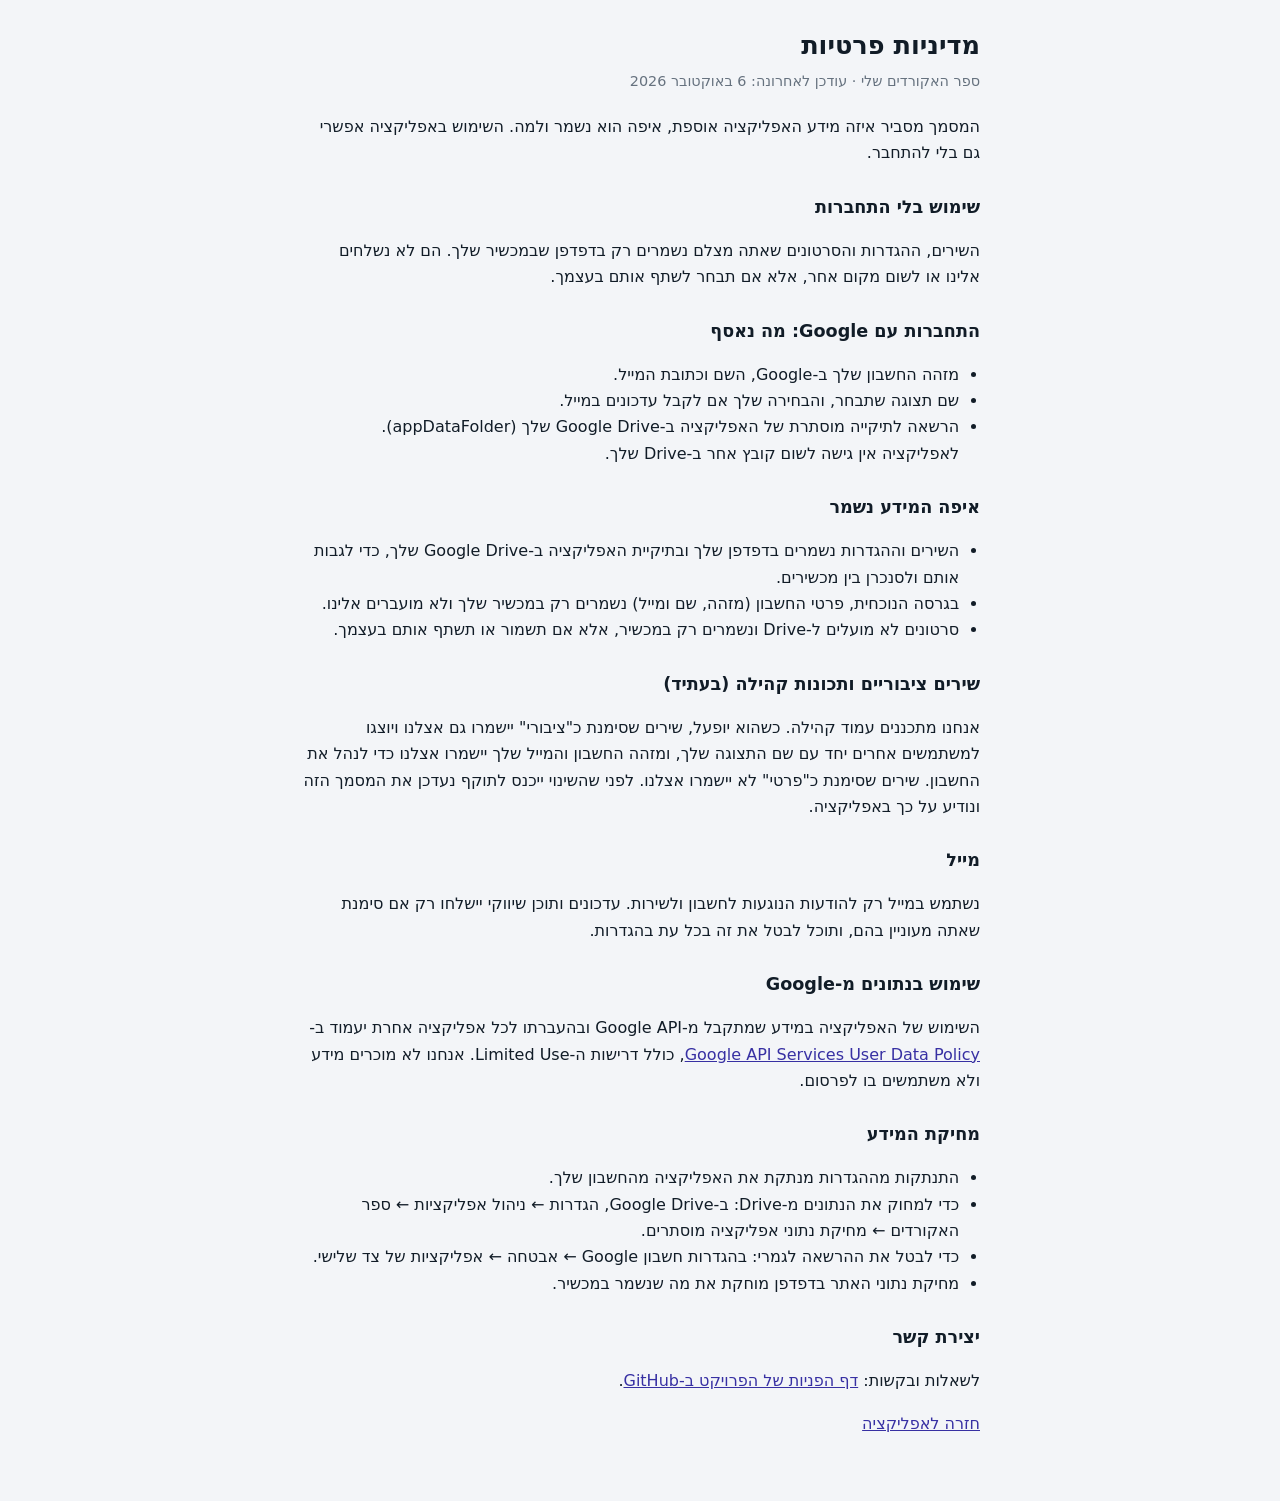
==== privacy.html @ e782b863 "Google sign-in with Drive sync, welcome screen, account settings, terms and privacy pages Co-Authore" ====
<!doctype html>
<html lang="he" dir="rtl"><head><meta charset="utf-8"><meta name="viewport" content="width=device-width,initial-scale=1">
<title>מדיניות פרטיות - ספר האקורדים שלי</title><link rel="stylesheet" href="legal.css"></head>
<body><main>
<h1>מדיניות פרטיות</h1>
<p class="d">ספר האקורדים שלי · עודכן לאחרונה: 6 באוקטובר 2026</p>
<p>המסמך מסביר איזה מידע האפליקציה אוספת, איפה הוא נשמר ולמה. השימוש באפליקציה אפשרי גם בלי להתחבר.</p>

<h2>שימוש בלי התחברות</h2>
<p>השירים, ההגדרות והסרטונים שאתה מצלם נשמרים רק בדפדפן שבמכשיר שלך. הם לא נשלחים אלינו או לשום מקום אחר, אלא אם תבחר לשתף אותם בעצמך.</p>

<h2>התחברות עם Google: מה נאסף</h2>
<ul>
<li>מזהה החשבון שלך ב-Google, השם וכתובת המייל.</li>
<li>שם תצוגה שתבחר, והבחירה שלך אם לקבל עדכונים במייל.</li>
<li>הרשאה לתיקייה מוסתרת של האפליקציה ב-Google Drive שלך (appDataFolder). לאפליקציה אין גישה לשום קובץ אחר ב-Drive שלך.</li>
</ul>

<h2>איפה המידע נשמר</h2>
<ul>
<li>השירים וההגדרות נשמרים בדפדפן שלך ובתיקיית האפליקציה ב-Google Drive שלך, כדי לגבות אותם ולסנכרן בין מכשירים.</li>
<li>בגרסה הנוכחית, פרטי החשבון (מזהה, שם ומייל) נשמרים רק במכשיר שלך ולא מועברים אלינו.</li>
<li>סרטונים לא מועלים ל-Drive ונשמרים רק במכשיר, אלא אם תשמור או תשתף אותם בעצמך.</li>
</ul>

<h2>שירים ציבוריים ותכונות קהילה (בעתיד)</h2>
<p>אנחנו מתכננים עמוד קהילה. כשהוא יופעל, שירים שסימנת כ"ציבורי" יישמרו גם אצלנו ויוצגו למשתמשים אחרים יחד עם שם התצוגה שלך, ומזהה החשבון והמייל שלך יישמרו אצלנו כדי לנהל את החשבון. שירים שסימנת כ"פרטי" לא יישמרו אצלנו. לפני שהשינוי ייכנס לתוקף נעדכן את המסמך הזה ונודיע על כך באפליקציה.</p>

<h2>מייל</h2>
<p>נשתמש במייל רק להודעות הנוגעות לחשבון ולשירות. עדכונים ותוכן שיווקי יישלחו רק אם סימנת שאתה מעוניין בהם, ותוכל לבטל את זה בכל עת בהגדרות.</p>

<h2>שימוש בנתונים מ-Google</h2>
<p>השימוש של האפליקציה במידע שמתקבל מ-Google API ובהעברתו לכל אפליקציה אחרת יעמוד ב-<a href="https://developers.google.com/terms/api-services-user-data-policy" target="_blank" rel="noopener">Google API Services User Data Policy</a>, כולל דרישות ה-Limited Use. אנחנו לא מוכרים מידע ולא משתמשים בו לפרסום.</p>

<h2>מחיקת המידע</h2>
<ul>
<li>התנתקות מההגדרות מנתקת את האפליקציה מהחשבון שלך.</li>
<li>כדי למחוק את הנתונים מ-Drive: ב-Google Drive, הגדרות ← ניהול אפליקציות ← ספר האקורדים ← מחיקת נתוני אפליקציה מוסתרים.</li>
<li>כדי לבטל את ההרשאה לגמרי: בהגדרות חשבון Google ← אבטחה ← אפליקציות של צד שלישי.</li>
<li>מחיקת נתוני האתר בדפדפן מוחקת את מה שנשמר במכשיר.</li>
</ul>

<h2>יצירת קשר</h2>
<p>לשאלות ובקשות: <a href="https://github.com/kobi2132/Chords/issues" target="_blank" rel="noopener">דף הפניות של הפרויקט ב-GitHub</a>.</p>
<p><a href="./">חזרה לאפליקציה</a></p>
</main></body></html>
---- legal.css ----
:root{--bg:#f3f5f8;--fg:#111c27;--mut:#66727f;--ch:#3730a3}
@media (prefers-color-scheme:dark){:root{--bg:#10141b;--fg:#e8edf3;--mut:#93a0ad;--ch:#7dd3fc}}
body{margin:0;background:var(--bg);color:var(--fg);font-family:system-ui,"Segoe UI",Arial,"Noto Sans Hebrew",sans-serif;line-height:1.65}
main{max-width:680px;margin:0 auto;padding:24px 16px 48px}
h1{font-size:1.6rem;margin:0 0 4px}h2{font-size:1.1rem;margin:26px 0 6px}
.d{color:var(--mut);font-size:.9rem;margin:0 0 20px}a{color:var(--ch)}ul{padding-inline-start:1.3em}
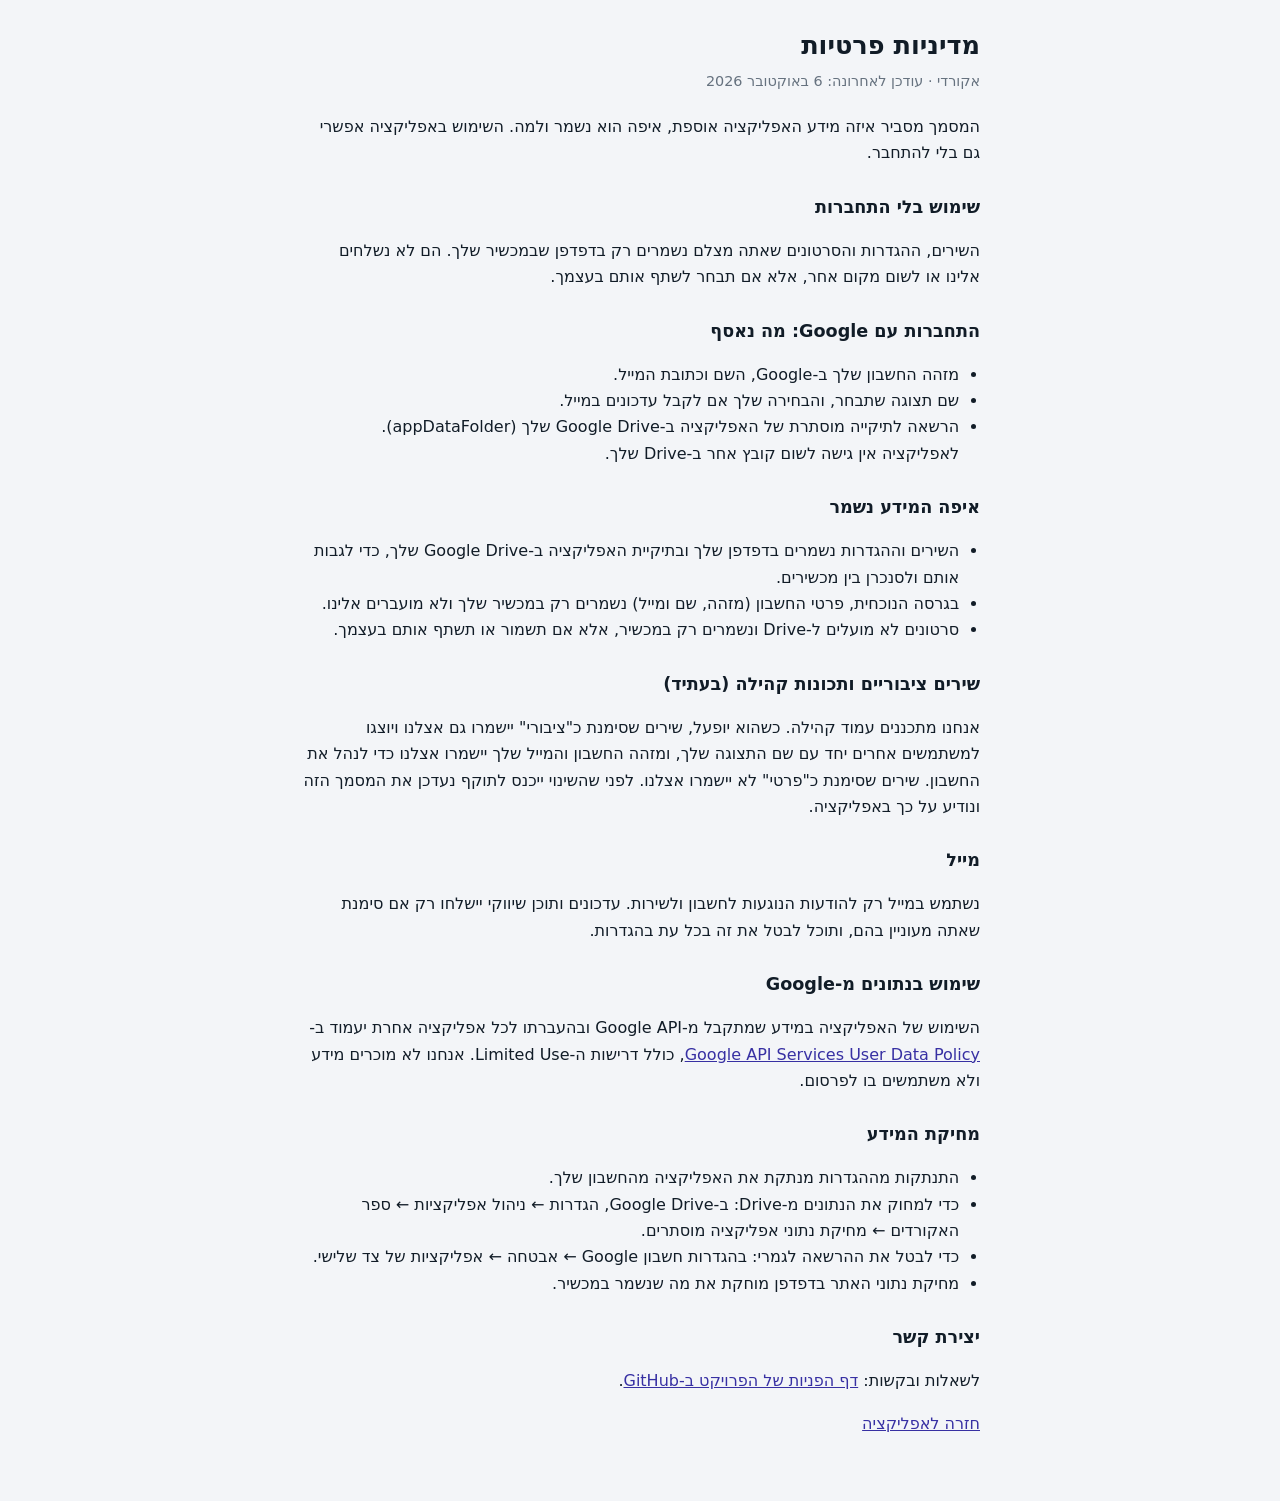
==== commit 702ff698: "Rename app to Akordi (אקורדי), add keyboard-aleph logo as favicon and on welcome screen Co-Authored-" ====
--- a/privacy.html
+++ b/privacy.html
@@ -1,9 +1,9 @@
 <!doctype html>
 <html lang="he" dir="rtl"><head><meta charset="utf-8"><meta name="viewport" content="width=device-width,initial-scale=1">
-<title>מדיניות פרטיות - ספר האקורדים שלי</title><link rel="stylesheet" href="legal.css"></head>
+<title>מדיניות פרטיות - אקורדי</title><link rel="stylesheet" href="legal.css"></head>
 <body><main>
 <h1>מדיניות פרטיות</h1>
-<p class="d">ספר האקורדים שלי · עודכן לאחרונה: 6 באוקטובר 2026</p>
+<p class="d">אקורדי · עודכן לאחרונה: 6 באוקטובר 2026</p>
 <p>המסמך מסביר איזה מידע האפליקציה אוספת, איפה הוא נשמר ולמה. השימוש באפליקציה אפשרי גם בלי להתחבר.</p>
 
 <h2>שימוש בלי התחברות</h2>
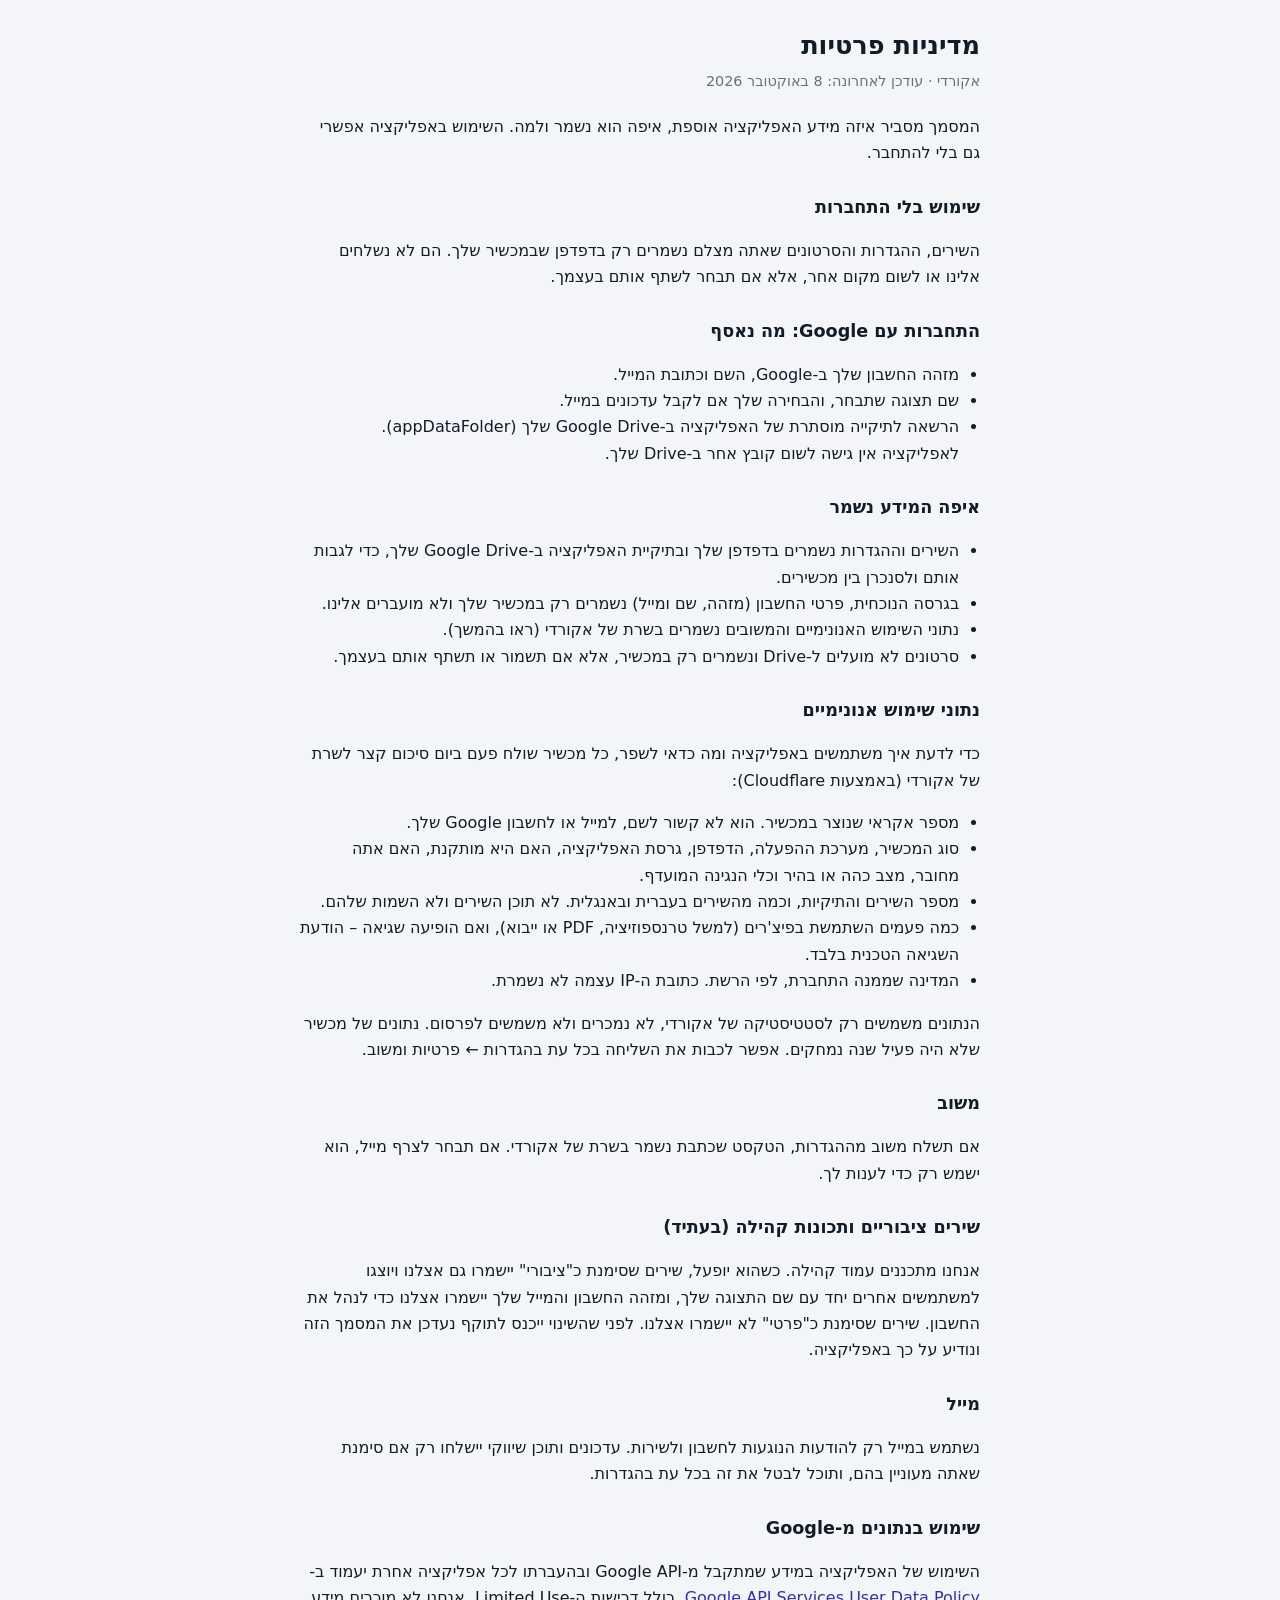
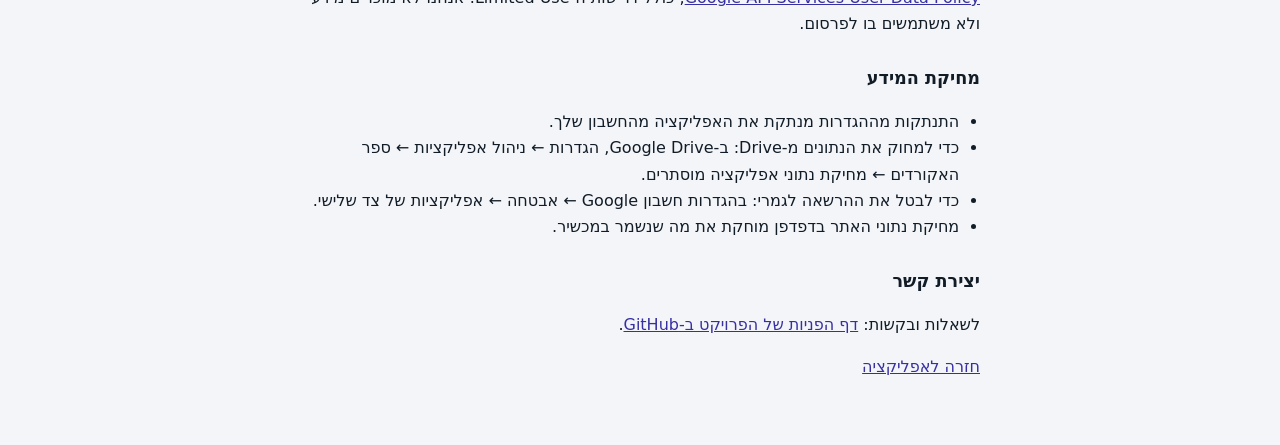
==== commit 86baea26: "Anonymous usage stats, feedback and announcements (Cloudflare server), stats and feedback screens in" ====
--- a/privacy.html
+++ b/privacy.html
@@ -3,7 +3,7 @@
 <title>מדיניות פרטיות - אקורדי</title><link rel="stylesheet" href="legal.css"></head>
 <body><main>
 <h1>מדיניות פרטיות</h1>
-<p class="d">אקורדי · עודכן לאחרונה: 6 באוקטובר 2026</p>
+<p class="d">אקורדי · עודכן לאחרונה: 8 באוקטובר 2026</p>
 <p>המסמך מסביר איזה מידע האפליקציה אוספת, איפה הוא נשמר ולמה. השימוש באפליקציה אפשרי גם בלי להתחבר.</p>
 
 <h2>שימוש בלי התחברות</h2>
@@ -20,8 +20,23 @@
 <ul>
 <li>השירים וההגדרות נשמרים בדפדפן שלך ובתיקיית האפליקציה ב-Google Drive שלך, כדי לגבות אותם ולסנכרן בין מכשירים.</li>
 <li>בגרסה הנוכחית, פרטי החשבון (מזהה, שם ומייל) נשמרים רק במכשיר שלך ולא מועברים אלינו.</li>
+<li>נתוני השימוש האנונימיים והמשובים נשמרים בשרת של אקורדי (ראו בהמשך).</li>
 <li>סרטונים לא מועלים ל-Drive ונשמרים רק במכשיר, אלא אם תשמור או תשתף אותם בעצמך.</li>
 </ul>
+
+<h2>נתוני שימוש אנונימיים</h2>
+<p>כדי לדעת איך משתמשים באפליקציה ומה כדאי לשפר, כל מכשיר שולח פעם ביום סיכום קצר לשרת של אקורדי (באמצעות Cloudflare):</p>
+<ul>
+<li>מספר אקראי שנוצר במכשיר. הוא לא קשור לשם, למייל או לחשבון Google שלך.</li>
+<li>סוג המכשיר, מערכת ההפעלה, הדפדפן, גרסת האפליקציה, האם היא מותקנת, האם אתה מחובר, מצב כהה או בהיר וכלי הנגינה המועדף.</li>
+<li>מספר השירים והתיקיות, וכמה מהשירים בעברית ובאנגלית. לא תוכן השירים ולא השמות שלהם.</li>
+<li>כמה פעמים השתמשת בפיצ'רים (למשל טרנספוזיציה, PDF או ייבוא), ואם הופיעה שגיאה – הודעת השגיאה הטכנית בלבד.</li>
+<li>המדינה שממנה התחברת, לפי הרשת. כתובת ה-IP עצמה לא נשמרת.</li>
+</ul>
+<p>הנתונים משמשים רק לסטטיסטיקה של אקורדי, לא נמכרים ולא משמשים לפרסום. נתונים של מכשיר שלא היה פעיל שנה נמחקים. אפשר לכבות את השליחה בכל עת בהגדרות ← פרטיות ומשוב.</p>
+
+<h2>משוב</h2>
+<p>אם תשלח משוב מההגדרות, הטקסט שכתבת נשמר בשרת של אקורדי. אם תבחר לצרף מייל, הוא ישמש רק כדי לענות לך.</p>
 
 <h2>שירים ציבוריים ותכונות קהילה (בעתיד)</h2>
 <p>אנחנו מתכננים עמוד קהילה. כשהוא יופעל, שירים שסימנת כ"ציבורי" יישמרו גם אצלנו ויוצגו למשתמשים אחרים יחד עם שם התצוגה שלך, ומזהה החשבון והמייל שלך יישמרו אצלנו כדי לנהל את החשבון. שירים שסימנת כ"פרטי" לא יישמרו אצלנו. לפני שהשינוי ייכנס לתוקף נעדכן את המסמך הזה ונודיע על כך באפליקציה.</p>
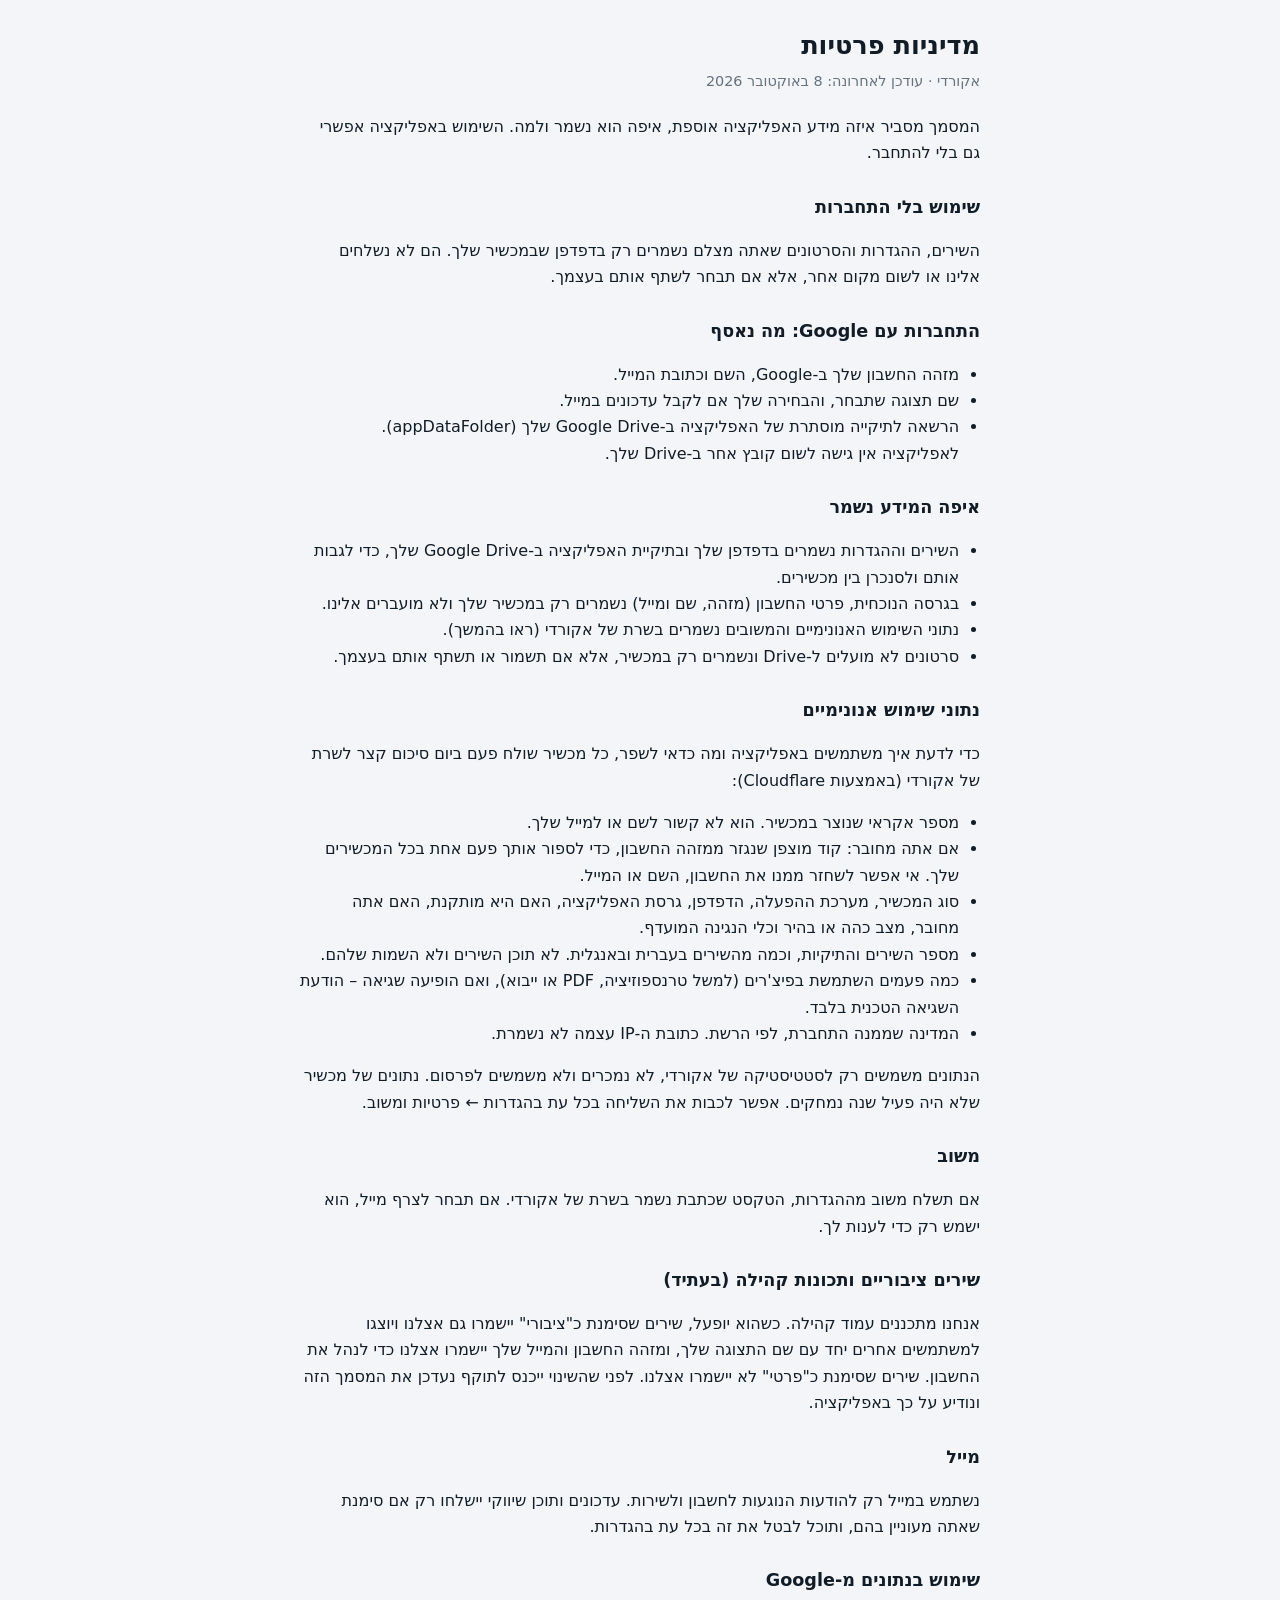
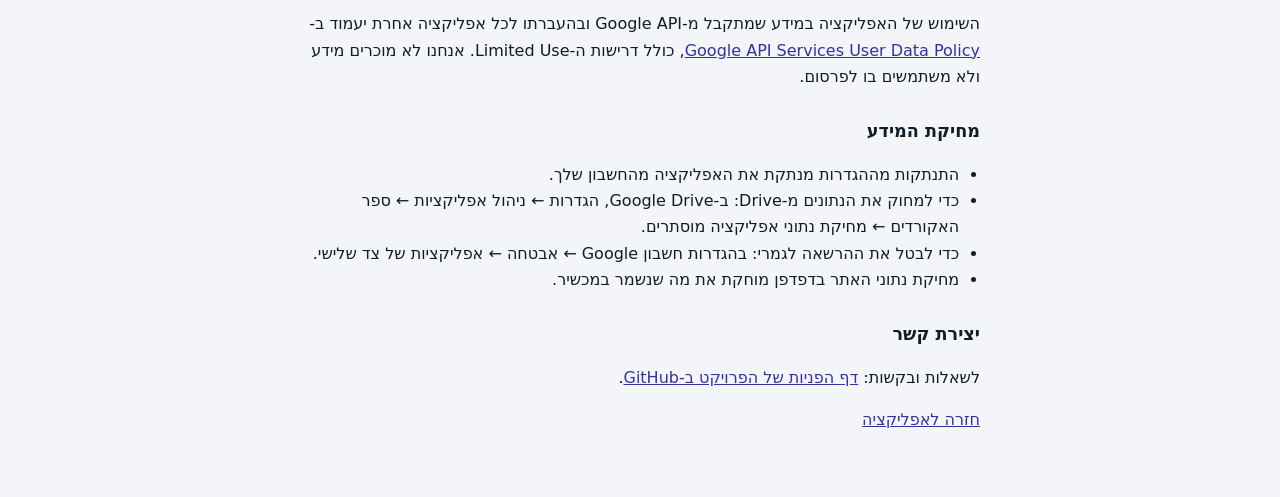
==== commit 22c7d60e: "Version numbering (Akordi 0.N); stats count users across devices (registered) and devices (unregiste" ====
--- a/privacy.html
+++ b/privacy.html
@@ -27,7 +27,8 @@
 <h2>נתוני שימוש אנונימיים</h2>
 <p>כדי לדעת איך משתמשים באפליקציה ומה כדאי לשפר, כל מכשיר שולח פעם ביום סיכום קצר לשרת של אקורדי (באמצעות Cloudflare):</p>
 <ul>
-<li>מספר אקראי שנוצר במכשיר. הוא לא קשור לשם, למייל או לחשבון Google שלך.</li>
+<li>מספר אקראי שנוצר במכשיר. הוא לא קשור לשם או למייל שלך.</li>
+<li>אם אתה מחובר: קוד מוצפן שנגזר ממזהה החשבון, כדי לספור אותך פעם אחת בכל המכשירים שלך. אי אפשר לשחזר ממנו את החשבון, השם או המייל.</li>
 <li>סוג המכשיר, מערכת ההפעלה, הדפדפן, גרסת האפליקציה, האם היא מותקנת, האם אתה מחובר, מצב כהה או בהיר וכלי הנגינה המועדף.</li>
 <li>מספר השירים והתיקיות, וכמה מהשירים בעברית ובאנגלית. לא תוכן השירים ולא השמות שלהם.</li>
 <li>כמה פעמים השתמשת בפיצ'רים (למשל טרנספוזיציה, PDF או ייבוא), ואם הופיעה שגיאה – הודעת השגיאה הטכנית בלבד.</li>
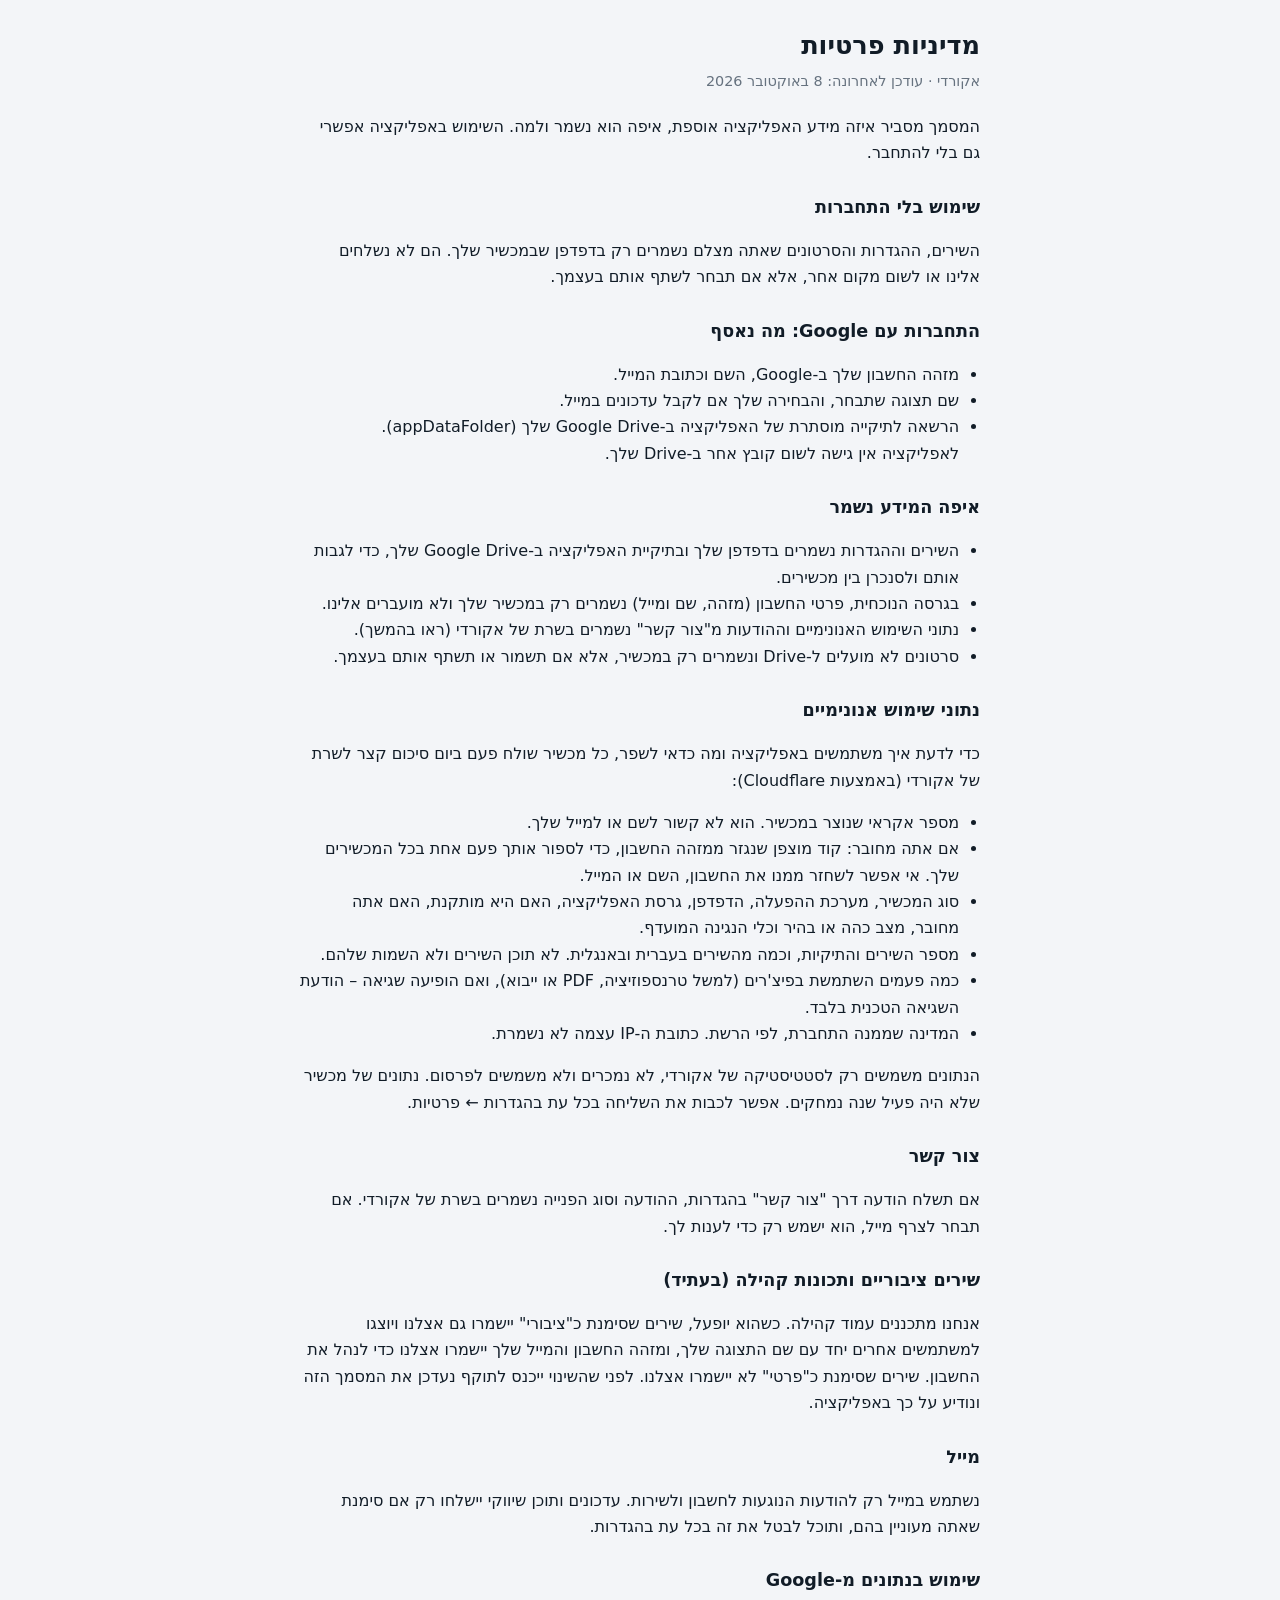
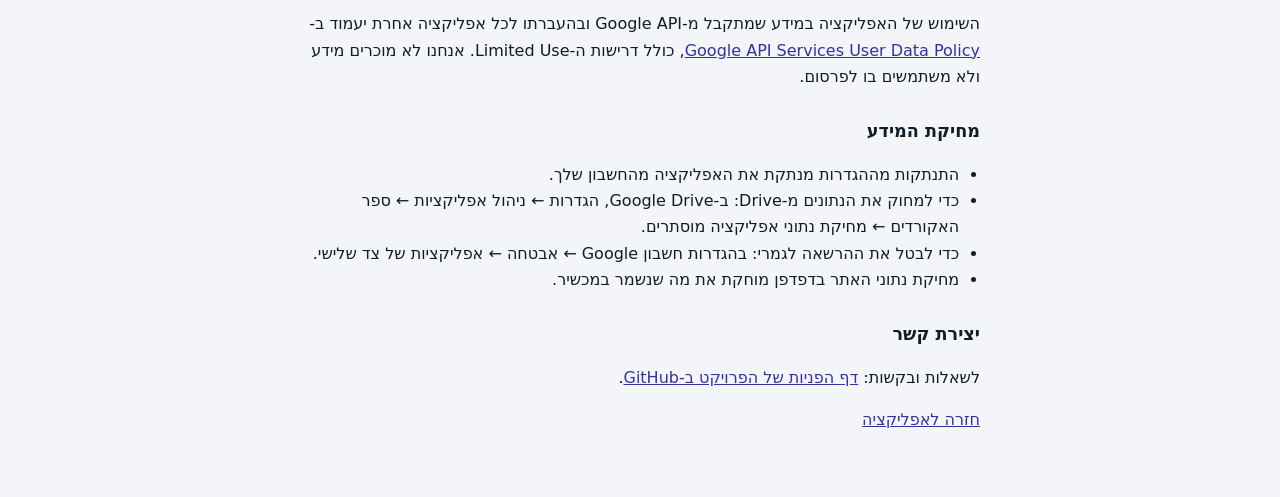
==== commit 8d09cc38: "Contact form with kinds + Telegram alerts, settings order, stats ranges/owner exclusion/Israel time," ====
--- a/privacy.html
+++ b/privacy.html
@@ -20,7 +20,7 @@
 <ul>
 <li>השירים וההגדרות נשמרים בדפדפן שלך ובתיקיית האפליקציה ב-Google Drive שלך, כדי לגבות אותם ולסנכרן בין מכשירים.</li>
 <li>בגרסה הנוכחית, פרטי החשבון (מזהה, שם ומייל) נשמרים רק במכשיר שלך ולא מועברים אלינו.</li>
-<li>נתוני השימוש האנונימיים והמשובים נשמרים בשרת של אקורדי (ראו בהמשך).</li>
+<li>נתוני השימוש האנונימיים וההודעות מ"צור קשר" נשמרים בשרת של אקורדי (ראו בהמשך).</li>
 <li>סרטונים לא מועלים ל-Drive ונשמרים רק במכשיר, אלא אם תשמור או תשתף אותם בעצמך.</li>
 </ul>
 
@@ -34,10 +34,10 @@
 <li>כמה פעמים השתמשת בפיצ'רים (למשל טרנספוזיציה, PDF או ייבוא), ואם הופיעה שגיאה – הודעת השגיאה הטכנית בלבד.</li>
 <li>המדינה שממנה התחברת, לפי הרשת. כתובת ה-IP עצמה לא נשמרת.</li>
 </ul>
-<p>הנתונים משמשים רק לסטטיסטיקה של אקורדי, לא נמכרים ולא משמשים לפרסום. נתונים של מכשיר שלא היה פעיל שנה נמחקים. אפשר לכבות את השליחה בכל עת בהגדרות ← פרטיות ומשוב.</p>
+<p>הנתונים משמשים רק לסטטיסטיקה של אקורדי, לא נמכרים ולא משמשים לפרסום. נתונים של מכשיר שלא היה פעיל שנה נמחקים. אפשר לכבות את השליחה בכל עת בהגדרות ← פרטיות.</p>
 
-<h2>משוב</h2>
-<p>אם תשלח משוב מההגדרות, הטקסט שכתבת נשמר בשרת של אקורדי. אם תבחר לצרף מייל, הוא ישמש רק כדי לענות לך.</p>
+<h2>צור קשר</h2>
+<p>אם תשלח הודעה דרך "צור קשר" בהגדרות, ההודעה וסוג הפנייה נשמרים בשרת של אקורדי. אם תבחר לצרף מייל, הוא ישמש רק כדי לענות לך.</p>
 
 <h2>שירים ציבוריים ותכונות קהילה (בעתיד)</h2>
 <p>אנחנו מתכננים עמוד קהילה. כשהוא יופעל, שירים שסימנת כ"ציבורי" יישמרו גם אצלנו ויוצגו למשתמשים אחרים יחד עם שם התצוגה שלך, ומזהה החשבון והמייל שלך יישמרו אצלנו כדי לנהל את החשבון. שירים שסימנת כ"פרטי" לא יישמרו אצלנו. לפני שהשינוי ייכנס לתוקף נעדכן את המסמך הזה ונודיע על כך באפליקציה.</p>
